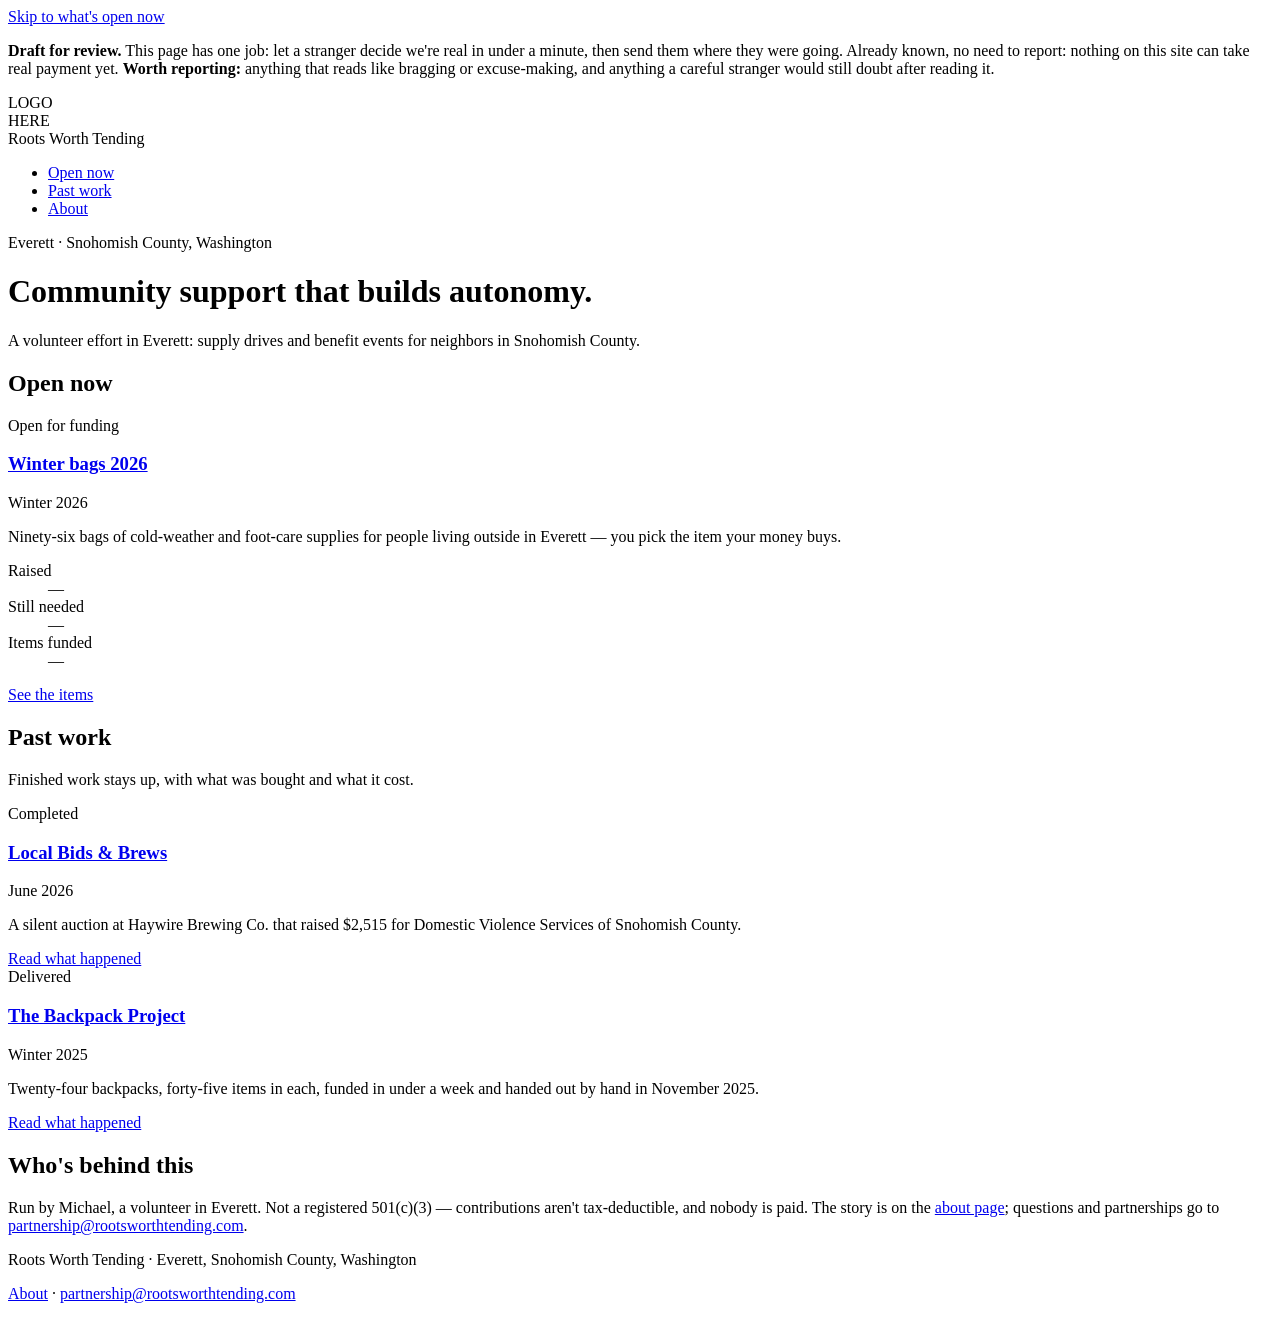
==== index.html @ 51dc2058 "Update index.html" ====
<!doctype html>
<html lang="en">
<head>
<meta charset="utf-8">
<meta name="viewport" content="width=device-width,initial-scale=1">
<title>Roots Worth Tending</title>
<meta name="description" content="A volunteer effort in Everett, Washington. Supply drives and benefit events for neighbors in Snohomish County.">
<link rel="preconnect" href="https://fonts.googleapis.com">
<link rel="preconnect" href="https://fonts.gstatic.com" crossorigin>
<link rel="stylesheet" href="https://fonts.googleapis.com/css2?family=Newsreader:ital,opsz,wght@0,6..72,400;0,6..72,500;0,6..72,600;1,6..72,400;1,6..72,500&family=Public+Sans:wght@400;500;600;700&family=IBM+Plex+Mono:wght@400;500;600&display=swap">
<link rel="stylesheet" href="style.css">
</head>
<body>

<a class="skip" href="#open">Skip to what's open now</a>

<div class="preview">
  <p><strong>Draft for review.</strong> This page has one job: let a stranger decide we're real in under a minute, then send them where they were going. Already known, no need to report: nothing on this site can take real payment yet. <strong>Worth reporting:</strong> anything that reads like bragging or excuse-making, and anything a careful stranger would still doubt after reading it.</p>
</div>

<div class="topbar">
  <div class="topbar-inner">
    <div class="brandline">
      <div class="logoslot" aria-hidden="true">LOGO<br>HERE</div>
      <span class="brandname">Roots Worth Tending</span>
    </div>
    <nav aria-label="Main">
      <ul>
        <li><a href="#open" aria-current="true">Open now</a></li>
        <li><a href="#record">Past work</a></li>
        <li><a href="about.html">About</a></li>
      </ul>
    </nav>
  </div>
</div>

<header class="hero">
  <div class="hero-inner">
    <p class="eyebrow">Everett &middot; Snohomish County, Washington</p>
    <h1>Community support that builds autonomy.</h1>
    <p class="lede">A volunteer effort in Everett: supply drives and benefit events for neighbors in Snohomish County.</p>
  </div>
</header>

<div class="wrap">

  <section id="open" aria-labelledby="open-h">
    <h2 id="open-h">Open now</h2>
    <div class="efforts">
      <article class="effort">
        <span class="status-chip"><span class="dot" aria-hidden="true"></span>Open for funding</span>
        <div class="effort-head">
          <h3><a href="winter-2026.html">Winter bags 2026</a></h3>
          <span class="when">Winter 2026</span>
        </div>
        <p>Ninety-six bags of cold-weather and foot-care supplies for people living outside in Everett &mdash; you pick the item your money buys.</p>
        <dl class="effort-figs">
          <div><dt>Raised</dt><dd class="num" data-live-raised>&mdash;</dd></div>
          <div><dt>Still needed</dt><dd class="num" data-live-left>&mdash;</dd></div>
          <div><dt>Items funded</dt><dd class="num" data-live-items>&mdash;</dd></div>
        </dl>
        <a class="go" href="winter-2026.html">See the items</a>
      </article>
    </div>
  </section>

  <section id="record" aria-labelledby="record-h">
    <h2 id="record-h">Past work</h2>
    <p class="sec-note">Finished work stays up, with what was bought and what it cost.</p>
    <div class="efforts">

      <article class="effort">
        <span class="status-chip chip-done">Completed</span>
        <div class="effort-head">
          <h3><a href="bids-and-brews.html">Local Bids &amp; Brews</a></h3>
          <span class="when">June 2026</span>
        </div>
        <p>A silent auction at Haywire Brewing Co. that raised $2,515 for Domestic Violence Services of Snohomish County.</p>
        <a class="go go-quiet" href="bids-and-brews.html">Read what happened</a>
      </article>

      <article class="effort">
        <span class="status-chip chip-done">Delivered</span>
        <div class="effort-head">
          <h3><a href="backpack-2025.html">The Backpack Project</a></h3>
          <span class="when">Winter 2025</span>
        </div>
        <p>Twenty-four backpacks, forty-five items in each, funded in under a week and handed out by hand in November 2025.</p>
        <a class="go go-quiet" href="backpack-2025.html">Read what happened</a>
      </article>

    </div>
  </section>

  <section id="who" aria-labelledby="who-h">
    <h2 id="who-h">Who's behind this</h2>
    <div class="disclosure">
      <p>Run by Michael, a volunteer in Everett. Not a registered 501(c)(3) &mdash; contributions aren't tax-deductible, and nobody is paid. The story is on the <a href="about.html">about page</a>; questions and partnerships go to <a href="mailto:partnership@rootsworthtending.com">partnership@rootsworthtending.com</a>.</p>
    </div>
  </section>

  <footer>
    <p>Roots Worth Tending &middot; Everett, Snohomish County, Washington</p>
    <p><a href="about.html">About</a> &middot; <a href="mailto:partnership@rootsworthtending.com">partnership@rootsworthtending.com</a></p>
  </footer>

</div>

<script src="home.js" defer></script>
</body>
</html>
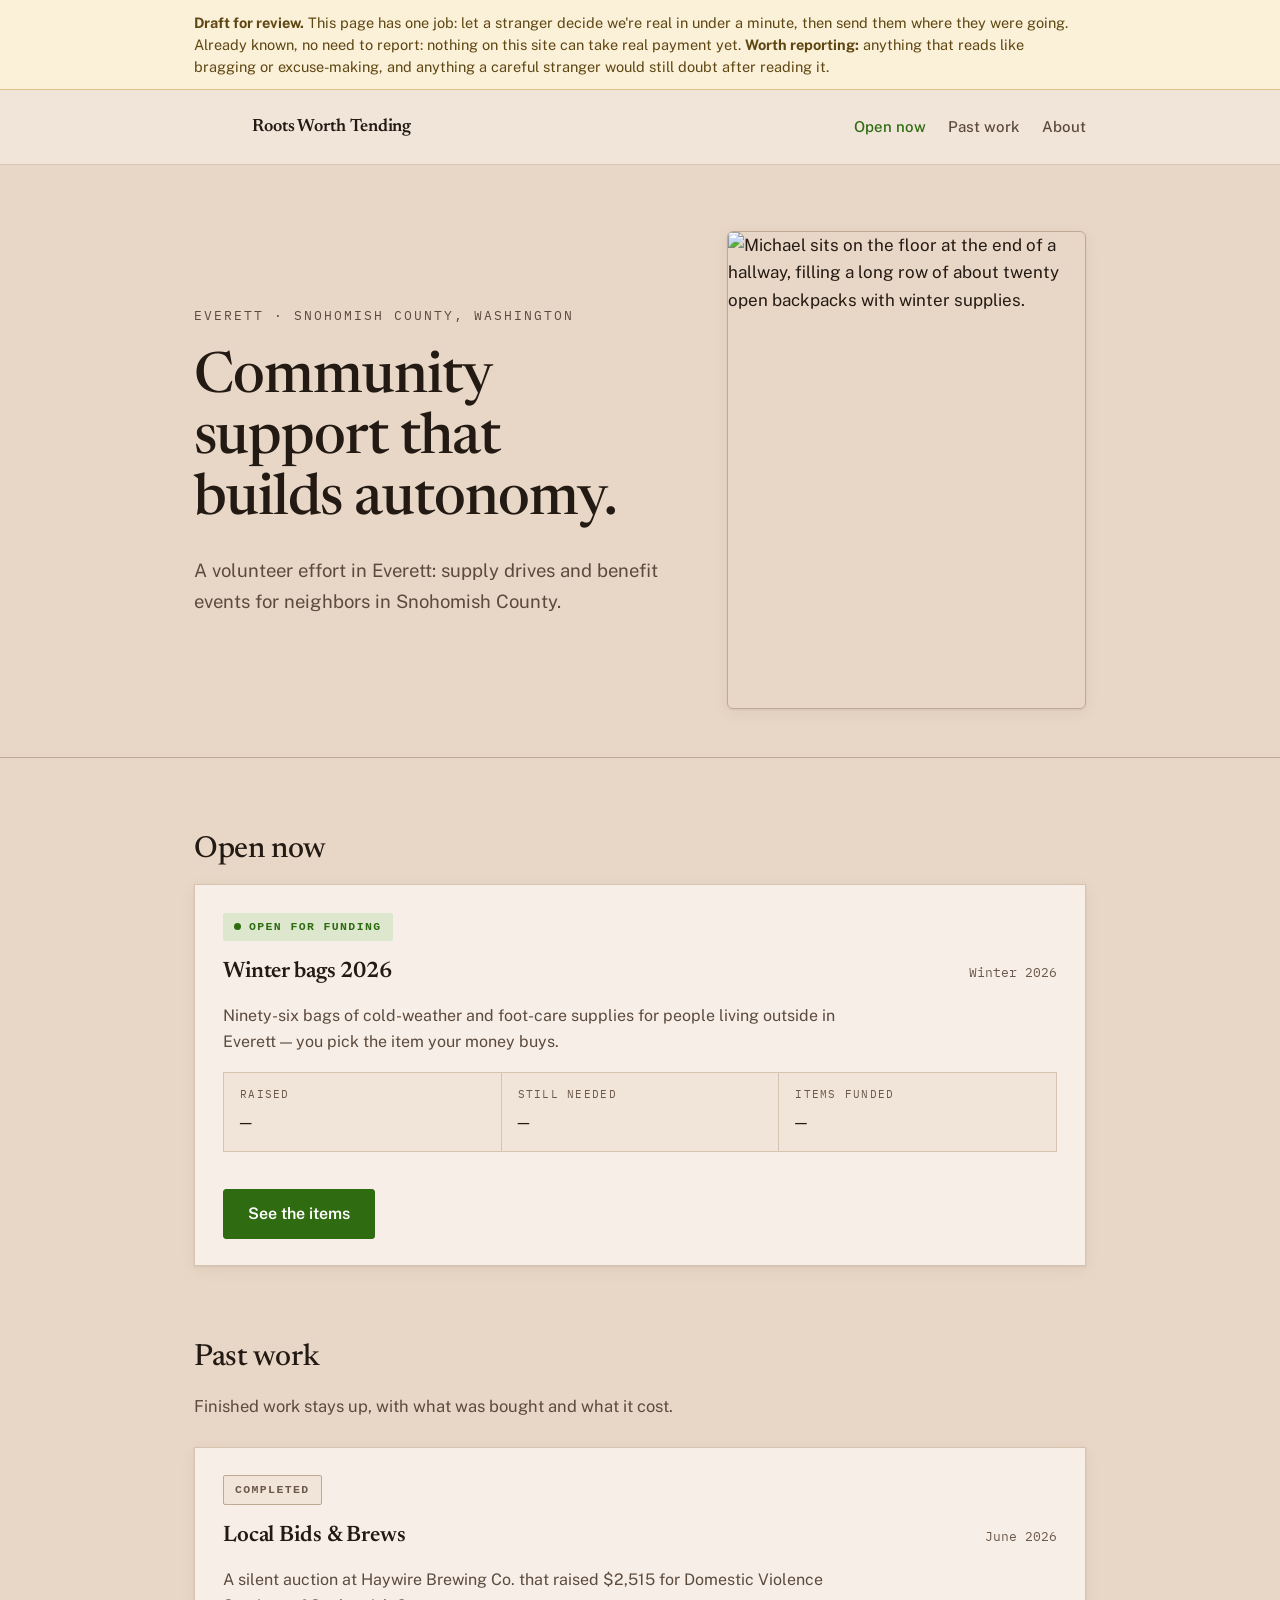
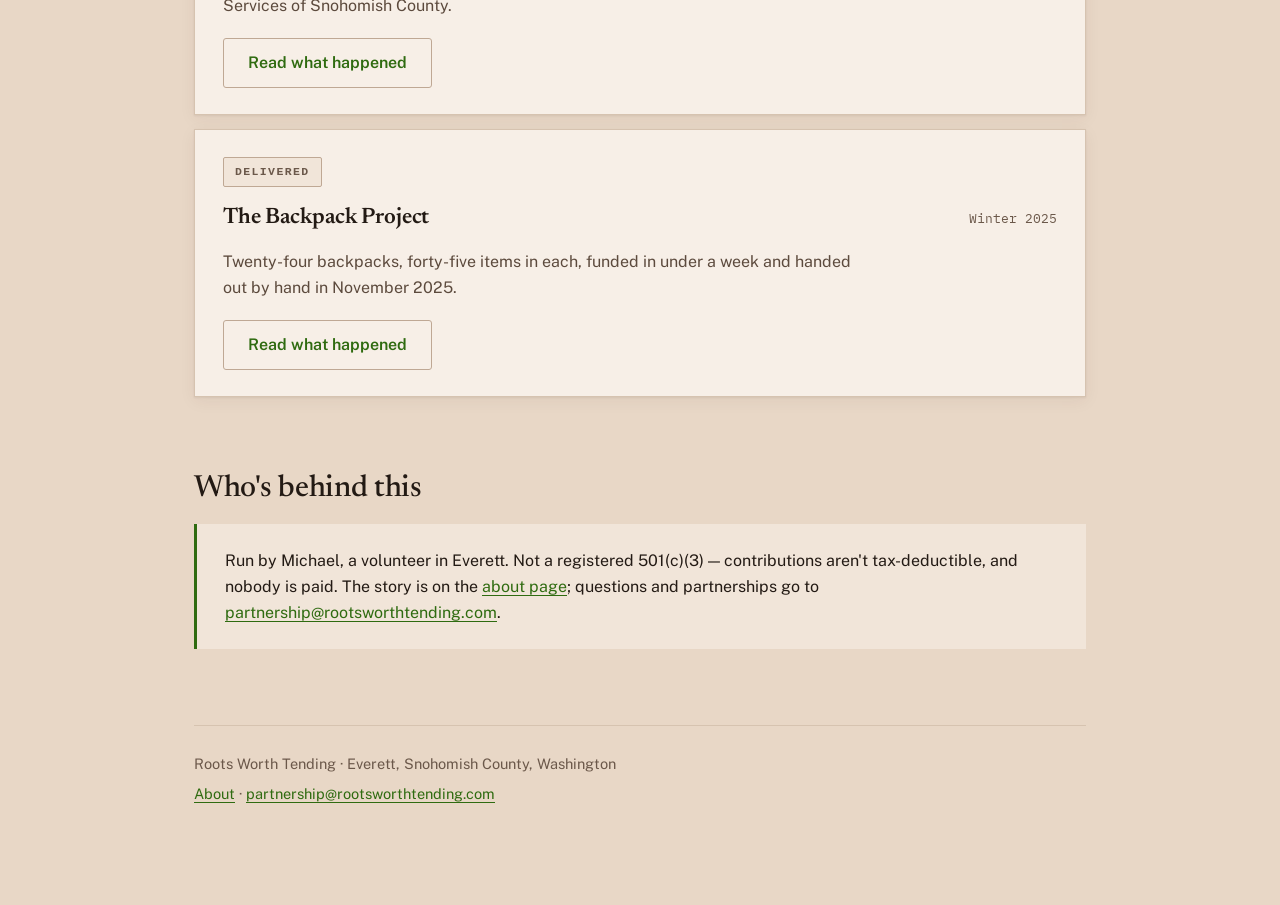
==== commit ec6e4c72: "Update index.html" ====
--- a/index.html
+++ b/index.html
@@ -35,10 +35,15 @@
 </div>
 
 <header class="hero">
-  <div class="hero-inner">
-    <p class="eyebrow">Everett &middot; Snohomish County, Washington</p>
-    <h1>Community support that builds autonomy.</h1>
-    <p class="lede">A volunteer effort in Everett: supply drives and benefit events for neighbors in Snohomish County.</p>
+  <div class="hero-inner hero-split">
+    <div class="hero-text">
+      <p class="eyebrow">Everett &middot; Snohomish County, Washington</p>
+      <h1>Community support that builds autonomy.</h1>
+      <p class="lede">A volunteer effort in Everett: supply drives and benefit events for neighbors in Snohomish County.</p>
+    </div>
+    <figure class="hero-photo">
+      <img src="rwt-hero.jpg" width="900" height="1200" loading="eager" decoding="async" alt="Michael sits on the floor at the end of a hallway, filling a long row of about twenty open backpacks with winter supplies.">
+    </figure>
   </div>
 </header>
 
--- a/style.css
+++ b/style.css
@@ -0,0 +1,229 @@
+:root{
+  --paper:#E8D7C6; --surface:#F7EFE7; --surface-2:#F1E5D9;
+  --ink:#231A14; --ink-2:#5C4A3D; --ink-3:#6B584A;
+  --rule:#D6C3B0; --rule-strong:#BFA894;
+  --accent:#2F6B10; --accent-hover:#24540C; --accent-soft:#DCE7CE; --accent-ink:#FFFFFF;
+  --notice:#FBF0D8; --notice-rule:#DFC489; --notice-ink:#5E4713;
+  --shadow:0 1px 2px rgba(60,40,26,.07), 0 4px 16px rgba(60,40,26,.06);
+}
+@media (prefers-color-scheme: dark){
+  :root:not([data-theme="light"]){
+    --paper:#15100C; --surface:#211812; --surface-2:#1B140F;
+    --ink:#EFE4D9; --ink-2:#B6A392; --ink-3:#9C8877;
+    --rule:#38291F; --rule-strong:#4A382B;
+    --accent:#8FCB63; --accent-hover:#A9DC82; --accent-soft:#26301C; --accent-ink:#10160B;
+    --notice:#241C0C; --notice-rule:#4C3D19; --notice-ink:#E4CE96;
+    --shadow:0 1px 2px rgba(0,0,0,.5), 0 4px 16px rgba(0,0,0,.38);
+  }
+}
+:root[data-theme="dark"]{
+  --paper:#15100C; --surface:#211812; --surface-2:#1B140F;
+  --ink:#EFE4D9; --ink-2:#B6A392; --ink-3:#9C8877;
+  --rule:#38291F; --rule-strong:#4A382B;
+  --accent:#8FCB63; --accent-hover:#A9DC82; --accent-soft:#26301C; --accent-ink:#10160B;
+  --notice:#241C0C; --notice-rule:#4C3D19; --notice-ink:#E4CE96;
+  --shadow:0 1px 2px rgba(0,0,0,.5), 0 4px 16px rgba(0,0,0,.38);
+}
+*{box-sizing:border-box;}
+body{margin:0;background:var(--paper);color:var(--ink);
+  font-family:"Public Sans","Helvetica Neue",Arial,sans-serif;
+  font-size:17px;line-height:1.6;-webkit-font-smoothing:antialiased;}
+.wrap{max-width:940px;margin:0 auto;padding:0 24px 96px;}
+a{color:var(--accent);text-underline-offset:3px;text-decoration-thickness:1px;}
+a:hover{color:var(--accent-hover);}
+:focus-visible{outline:2.5px solid var(--accent);outline-offset:3px;border-radius:2px;}
+.skip{position:absolute;left:-9999px;top:0;background:var(--surface);color:var(--ink);padding:12px 18px;z-index:20;border:1px solid var(--rule);}
+.skip:focus{left:12px;top:12px;}
+.num{font-family:"IBM Plex Mono",ui-monospace,Menlo,monospace;font-variant-numeric:tabular-nums;}
+
+.preview{background:var(--notice);border-bottom:1px solid var(--notice-rule);color:var(--notice-ink);font-size:14.5px;line-height:1.5;}
+.preview p{max-width:940px;margin:0 auto;padding:12px 24px;}
+
+.topbar{border-bottom:1px solid var(--rule);background:var(--surface-2);}
+.topbar-inner{max-width:940px;margin:0 auto;padding:14px 24px;display:flex;flex-wrap:wrap;gap:12px 28px;align-items:center;justify-content:space-between;}
+.brandline{display:flex;align-items:center;gap:12px;}
+.logoslot{width:46px;height:46px;flex:0 0 auto;border:0;font-size:0;color:transparent;
+  background:url("logo.png") no-repeat center/contain;}
+@media (prefers-color-scheme: dark){
+  :root:not([data-theme="light"]) .logoslot{background-image:url("logo-dark.png");}
+}
+:root[data-theme="dark"] .logoslot{background-image:url("logo-dark.png");}
+.brandname{font-family:Newsreader,Georgia,serif;font-size:1.12rem;font-weight:600;letter-spacing:-.005em;text-decoration:none;color:var(--ink);}
+.brandname:hover{color:var(--accent);}
+nav ul{list-style:none;display:flex;flex-wrap:wrap;gap:22px;margin:0;padding:0;font-size:15px;}
+nav a{text-decoration:none;color:var(--ink-2);font-weight:500;}
+nav a:hover,nav a[aria-current]{color:var(--accent);}
+.backlink{font-size:15px;font-weight:500;color:var(--ink-2);text-decoration:none;}
+.backlink:hover{color:var(--accent);}
+
+header.hero{border-bottom:1px solid var(--rule-strong);background:var(--paper);}
+.hero-inner{max-width:940px;margin:0 auto;padding:66px 24px 48px;}
+.eyebrow{font-family:"IBM Plex Mono",monospace;font-size:12.5px;letter-spacing:.16em;text-transform:uppercase;color:var(--ink-2);margin:0 0 24px;}
+.hero-split{display:grid;grid-template-columns:1.15fr .85fr;gap:48px;align-items:center;}
+.hero-text{min-width:0;}
+.hero-photo{margin:0;}
+.hero-photo img{display:block;width:100%;height:auto;border-radius:6px;
+  border:1px solid var(--rule-strong);box-shadow:var(--shadow);}
+@media (max-width:760px){
+  .hero-split{grid-template-columns:1fr;gap:28px;}
+  .hero-photo{max-width:420px;}
+}
+h1{font-family:Newsreader,Georgia,serif;font-weight:500;font-size:clamp(2.3rem,5.4vw,3.55rem);
+  line-height:1.07;letter-spacing:-.017em;margin:0 0 24px;text-wrap:balance;max-width:22ch;}
+h1.quote{font-style:italic;max-width:20ch;}
+.lede{font-size:18.5px;line-height:1.66;color:var(--ink-2);max-width:60ch;margin:0 0 18px;}
+.lede strong{color:var(--ink);font-weight:600;}
+.hero-note{font-family:"IBM Plex Mono",monospace;font-size:13px;color:var(--ink-3);margin:26px 0 0;padding-top:18px;border-top:1px solid var(--rule);}
+
+section{margin-top:68px;}
+h2{font-family:Newsreader,Georgia,serif;font-weight:500;font-size:1.9rem;letter-spacing:-.01em;margin:0 0 10px;text-wrap:balance;}
+.sec-note{color:var(--ink-2);margin:0 0 28px;max-width:64ch;font-size:16.5px;}
+
+.band{display:grid;grid-template-columns:repeat(auto-fit,minmax(160px,1fr));gap:1px;background:var(--rule);border:1px solid var(--rule);}
+.band > div{background:var(--surface);padding:18px 20px;}
+.band dt{font-family:"IBM Plex Mono",monospace;font-size:11px;letter-spacing:.13em;text-transform:uppercase;color:var(--ink-3);margin:0 0 7px;}
+.band dd{margin:0;font-family:"IBM Plex Mono",monospace;font-variant-numeric:tabular-nums;font-size:23px;font-weight:500;letter-spacing:-.02em;line-height:1.2;}
+.band dd small{display:block;font-size:13px;font-weight:400;color:var(--ink-2);letter-spacing:0;margin-top:6px;font-family:"Public Sans",sans-serif;}
+
+.steps{list-style:none;margin:0;padding:0;counter-reset:s;display:flex;flex-direction:column;gap:1px;background:var(--rule);border:1px solid var(--rule);}
+.steps li{background:var(--surface);padding:22px 26px;display:flex;gap:20px;align-items:flex-start;}
+.steps .n{counter-increment:s;font-family:"IBM Plex Mono",monospace;font-variant-numeric:tabular-nums;font-size:13px;font-weight:600;color:var(--accent);flex:0 0 auto;padding-top:3px;}
+.steps .n::before{content:counter(s,decimal-leading-zero);}
+.steps.plain .n::before{content:"—";}
+.steps h3{font-family:"Public Sans",sans-serif;font-size:17px;font-weight:700;margin:0 0 6px;}
+.steps p{margin:0;color:var(--ink-2);font-size:16px;line-height:1.6;max-width:62ch;}
+
+.efforts{display:flex;flex-direction:column;gap:14px;}
+.effort{background:var(--surface);border:1px solid var(--rule);box-shadow:var(--shadow);padding:26px 28px;}
+.effort-head{display:flex;flex-wrap:wrap;gap:6px 18px;align-items:baseline;justify-content:space-between;}
+.effort h3{font-family:Newsreader,Georgia,serif;font-weight:600;font-size:1.4rem;margin:0;letter-spacing:-.006em;}
+.effort h3 a{text-decoration:none;color:var(--ink);}
+.effort h3 a:hover{color:var(--accent);text-decoration:underline;}
+.when{font-family:"IBM Plex Mono",monospace;font-size:13px;color:var(--ink-3);white-space:nowrap;}
+.effort p{margin:12px 0 0;color:var(--ink-2);font-size:16px;max-width:64ch;}
+.effort-figs{display:grid;grid-template-columns:repeat(auto-fit,minmax(130px,1fr));gap:1px;background:var(--rule);border:1px solid var(--rule);margin-top:18px;}
+.effort-figs > div{background:var(--surface-2);padding:13px 16px;}
+.effort-figs dt{font-family:"IBM Plex Mono",monospace;font-size:10.5px;letter-spacing:.12em;text-transform:uppercase;color:var(--ink-3);margin:0 0 5px;}
+.effort-figs dd{margin:0;font-family:"IBM Plex Mono",monospace;font-variant-numeric:tabular-nums;font-size:19px;font-weight:500;}
+.status-chip{display:inline-flex;align-items:center;gap:8px;font-family:"IBM Plex Mono",monospace;font-size:11.5px;
+  letter-spacing:.12em;text-transform:uppercase;background:var(--accent-soft);color:var(--accent);padding:5px 11px;border-radius:2px;font-weight:600;margin-bottom:14px;}
+.chip-done{background:var(--surface-2);color:var(--ink-3);border:1px solid var(--rule-strong);}
+.dot{width:7px;height:7px;border-radius:50%;background:var(--accent);}
+.go{display:inline-block;margin-top:20px;font-weight:600;font-size:16px;background:var(--accent);color:var(--accent-ink);
+  border:1px solid var(--accent);padding:11px 24px;border-radius:3px;text-decoration:none;transition:background .15s ease;}
+.go:hover{background:var(--accent-hover);border-color:var(--accent-hover);color:var(--accent-ink);}
+.go-quiet{background:transparent;color:var(--accent);border:1px solid var(--rule-strong);}
+.go-quiet:hover{background:var(--accent-soft);color:var(--accent);border-color:var(--accent);}
+
+.contents{list-style:none;margin:0;padding:0;display:grid;grid-template-columns:repeat(auto-fit,minmax(240px,1fr));gap:1px;background:var(--rule);border:1px solid var(--rule);}
+.contents li{background:var(--surface);padding:16px 18px;display:flex;gap:14px;align-items:baseline;}
+.contents .qty{font-family:"IBM Plex Mono",monospace;font-variant-numeric:tabular-nums;font-weight:600;color:var(--accent);font-size:15px;flex:0 0 auto;min-width:2.2em;}
+.contents .what{font-size:15.5px;line-height:1.45;}
+
+.manifest{display:flex;flex-direction:column;gap:14px;}
+article.item{background:var(--surface);border:1px solid var(--rule);box-shadow:var(--shadow);padding:24px 26px 22px;}
+.item-head{display:flex;flex-wrap:wrap;gap:8px 20px;align-items:baseline;justify-content:space-between;}
+article.item h3{font-family:Newsreader,Georgia,serif;font-weight:600;font-size:1.32rem;letter-spacing:-.005em;margin:0;line-height:1.25;}
+.goal{font-family:"IBM Plex Mono",monospace;font-variant-numeric:tabular-nums;font-size:1.2rem;font-weight:500;white-space:nowrap;}
+.spec{font-family:"IBM Plex Mono",monospace;font-size:13.5px;line-height:1.65;color:var(--ink-2);margin:12px 0 0;}
+.verify{margin:10px 0 0;font-size:14px;color:var(--ink-2);}
+.meter{margin:20px 0 0;}
+.track{height:10px;background:var(--accent-soft);border-radius:5px;overflow:hidden;}
+.fill{height:100%;background:var(--accent);border-radius:5px;width:0%;transition:width .9s cubic-bezier(.22,.8,.3,1);}
+@media (prefers-reduced-motion: reduce){.fill{transition:none;}}
+.meter-label{display:flex;flex-wrap:wrap;gap:6px 16px;justify-content:space-between;margin-top:10px;
+  font-family:"IBM Plex Mono",monospace;font-variant-numeric:tabular-nums;font-size:13.5px;color:var(--ink-2);}
+.meter-label .pct{color:var(--ink);font-weight:500;}
+.actions{margin-top:20px;display:flex;flex-wrap:wrap;gap:12px;align-items:center;}
+button.give{font-family:"Public Sans",sans-serif;font-size:15.5px;font-weight:600;background:var(--accent);color:var(--accent-ink);
+  border:1px solid var(--accent);padding:11px 22px;border-radius:3px;cursor:pointer;transition:background .15s ease;}
+button.give:hover{background:var(--accent-hover);border-color:var(--accent-hover);}
+.any{font-size:14.5px;color:var(--ink-2);}
+.amtwrap{display:inline-flex;align-items:center;border:1px solid var(--rule-strong);border-radius:3px;background:var(--surface);overflow:hidden;}
+.amtsign{padding:0 2px 0 12px;font-family:"IBM Plex Mono",monospace;font-size:15.5px;color:var(--ink-2);}
+input.amount{width:92px;border:0;background:transparent;color:var(--ink);padding:11px 12px 11px 4px;
+  font-family:"IBM Plex Mono",monospace;font-variant-numeric:tabular-nums;font-size:15.5px;}
+input.amount:focus{outline:none;}
+.amtwrap:focus-within{border-color:var(--accent);box-shadow:0 0 0 2.5px var(--accent-soft);}
+input.amount:disabled{color:var(--ink-3);}
+.amtwrap:has(input:disabled){opacity:.55;}
+button.give:disabled{background:var(--surface-2);color:var(--ink-3);border-color:var(--rule-strong);cursor:default;}
+button.give:disabled:hover{background:var(--surface-2);border-color:var(--rule-strong);}
+article.item[data-closed] .track{opacity:.75;}
+.eventmark{width:124px;height:125px;margin:0 0 22px;border-radius:50%;overflow:hidden;
+  background:#FBFBF6 url("bids-logo.png") no-repeat center/116px 117px;}
+@media (max-width:600px){.eventmark{width:104px;height:105px;background-size:98px 99px;}}
+.rest-btn{font-family:"Public Sans",sans-serif;font-size:14.5px;font-weight:600;background:transparent;color:var(--accent);
+  border:1px solid var(--rule-strong);padding:10px 16px;border-radius:3px;cursor:pointer;}
+.rest-btn:hover:not(:disabled){background:var(--accent-soft);border-color:var(--accent);}
+.rest-btn:disabled{color:var(--ink-3);border-color:var(--rule);cursor:default;}
+input.amount[aria-invalid]{color:#B0301F;}
+.amtwrap:has(input[aria-invalid]){border-color:#B0301F;box-shadow:0 0 0 2.5px rgba(176,48,31,.16);}
+:root:not([data-theme="light"]) input.amount[aria-invalid]{color:#FF9B8A;}
+:root[data-theme="dark"] input.amount[aria-invalid]{color:#FF9B8A;}
+
+.basket{position:fixed;left:0;right:0;bottom:0;z-index:30;background:var(--surface);
+  border-top:1px solid var(--rule-strong);box-shadow:0 -2px 18px rgba(16,28,24,.10);}
+:root:not([data-theme="light"]) .basket{box-shadow:0 -2px 18px rgba(0,0,0,.45);}
+:root[data-theme="dark"] .basket{box-shadow:0 -2px 18px rgba(0,0,0,.45);}
+.basket[hidden]{display:none;}
+.basket-inner{max-width:940px;margin:0 auto;padding:14px 24px;display:flex;flex-wrap:wrap;gap:12px 24px;
+  align-items:center;justify-content:space-between;}
+.basket-sum{margin:0;display:flex;flex-wrap:wrap;gap:4px 16px;align-items:baseline;}
+.basket-count{font-size:15px;color:var(--ink-2);}
+.basket-total{font-family:"IBM Plex Mono",monospace;font-variant-numeric:tabular-nums;font-size:22px;font-weight:600;}
+.basket-acts{display:flex;gap:10px;align-items:center;}
+#basket-clear{background:transparent;color:var(--ink-2);border:1px solid var(--rule-strong);font-size:14.5px;padding:10px 16px;}
+#basket-clear:hover{background:var(--surface-2);color:var(--ink);border-color:var(--rule-strong);}
+.go-pay{font-size:16px;padding:12px 26px;}
+.basket-status{max-width:940px;margin:0 auto 12px;}
+.basket-status:empty{display:none;}
+body.has-basket{padding-bottom:104px;}
+.thanks{margin:0 0 20px;padding:12px 16px;border-left:3px solid var(--accent);background:var(--accent-soft);
+  color:var(--ink);font-size:16px;border-radius:0 3px 3px 0;}
+@media (max-width:600px){
+  .basket-inner{padding:12px 20px;}
+  .basket-acts{width:100%;}
+  .go-pay{flex:1;}
+  body.has-basket{padding-bottom:150px;}
+}
+.status{margin-top:12px;font-size:14.5px;color:var(--notice-ink);background:var(--notice);border:1px solid var(--notice-rule);padding:9px 14px;border-radius:3px;}
+.status:empty{display:none;}
+
+.money{background:var(--surface);border:1px solid var(--rule);padding:26px 28px;}
+.money ul{margin:0;padding:0;list-style:none;display:flex;flex-direction:column;gap:16px;}
+.money li{display:flex;gap:16px;align-items:flex-start;}
+.money .k{font-family:"IBM Plex Mono",monospace;font-size:12px;letter-spacing:.12em;text-transform:uppercase;color:var(--ink-3);flex:0 0 96px;padding-top:4px;}
+.money .v{flex:1;font-size:16px;line-height:1.6;}
+
+blockquote.source{margin:0;background:var(--surface);border:1px solid var(--rule);border-left:3px solid var(--accent);padding:26px 30px;}
+blockquote.source p{margin:0 0 15px;font-size:16.5px;line-height:1.68;}
+blockquote.source p:last-of-type{margin-bottom:0;}
+blockquote.source cite{display:block;margin-top:20px;padding-top:16px;border-top:1px solid var(--rule);
+  font-family:"IBM Plex Mono",monospace;font-size:12.5px;font-style:normal;color:var(--ink-3);letter-spacing:.04em;}
+
+.packlist{list-style:none;margin:0;padding:0;columns:2;column-gap:34px;border:1px solid var(--rule);background:var(--surface);padding:22px 26px;}
+.packlist li{break-inside:avoid;padding:5px 0;font-size:15.5px;display:flex;gap:12px;align-items:baseline;border-bottom:1px solid var(--rule);}
+.packlist li:last-child{border-bottom:none;}
+.packlist .n{font-family:"IBM Plex Mono",monospace;font-variant-numeric:tabular-nums;font-size:12.5px;color:var(--ink-3);flex:0 0 1.9em;}
+@media (max-width:620px){.packlist{columns:1;}}
+
+.disclosure{border-left:3px solid var(--accent);background:var(--surface-2);padding:24px 28px;}
+.disclosure p{margin:0 0 14px;font-size:16px;line-height:1.62;}
+.disclosure p:last-child{margin-bottom:0;}
+.needs{margin-top:14px;font-size:14px;font-family:"IBM Plex Mono",monospace;line-height:1.55;
+  background:var(--notice);border:1px solid var(--notice-rule);color:var(--notice-ink);padding:9px 13px;border-radius:3px;}
+
+footer{margin-top:76px;padding-top:26px;border-top:1px solid var(--rule);color:var(--ink-3);font-size:14.5px;}
+footer p{margin:0 0 6px;}
+
+@media (max-width:600px){
+  body{font-size:16.5px;}
+  .hero-inner{padding:40px 20px 32px;}
+  .wrap{padding:0 20px 72px;}
+  .effort{padding:22px 20px;}
+  article.item{padding:20px 20px 18px;}
+  .steps li{flex-direction:column;gap:8px;}
+  .money .k{flex-basis:100%;padding-top:0;}
+  .money li{flex-direction:column;gap:4px;}
+}
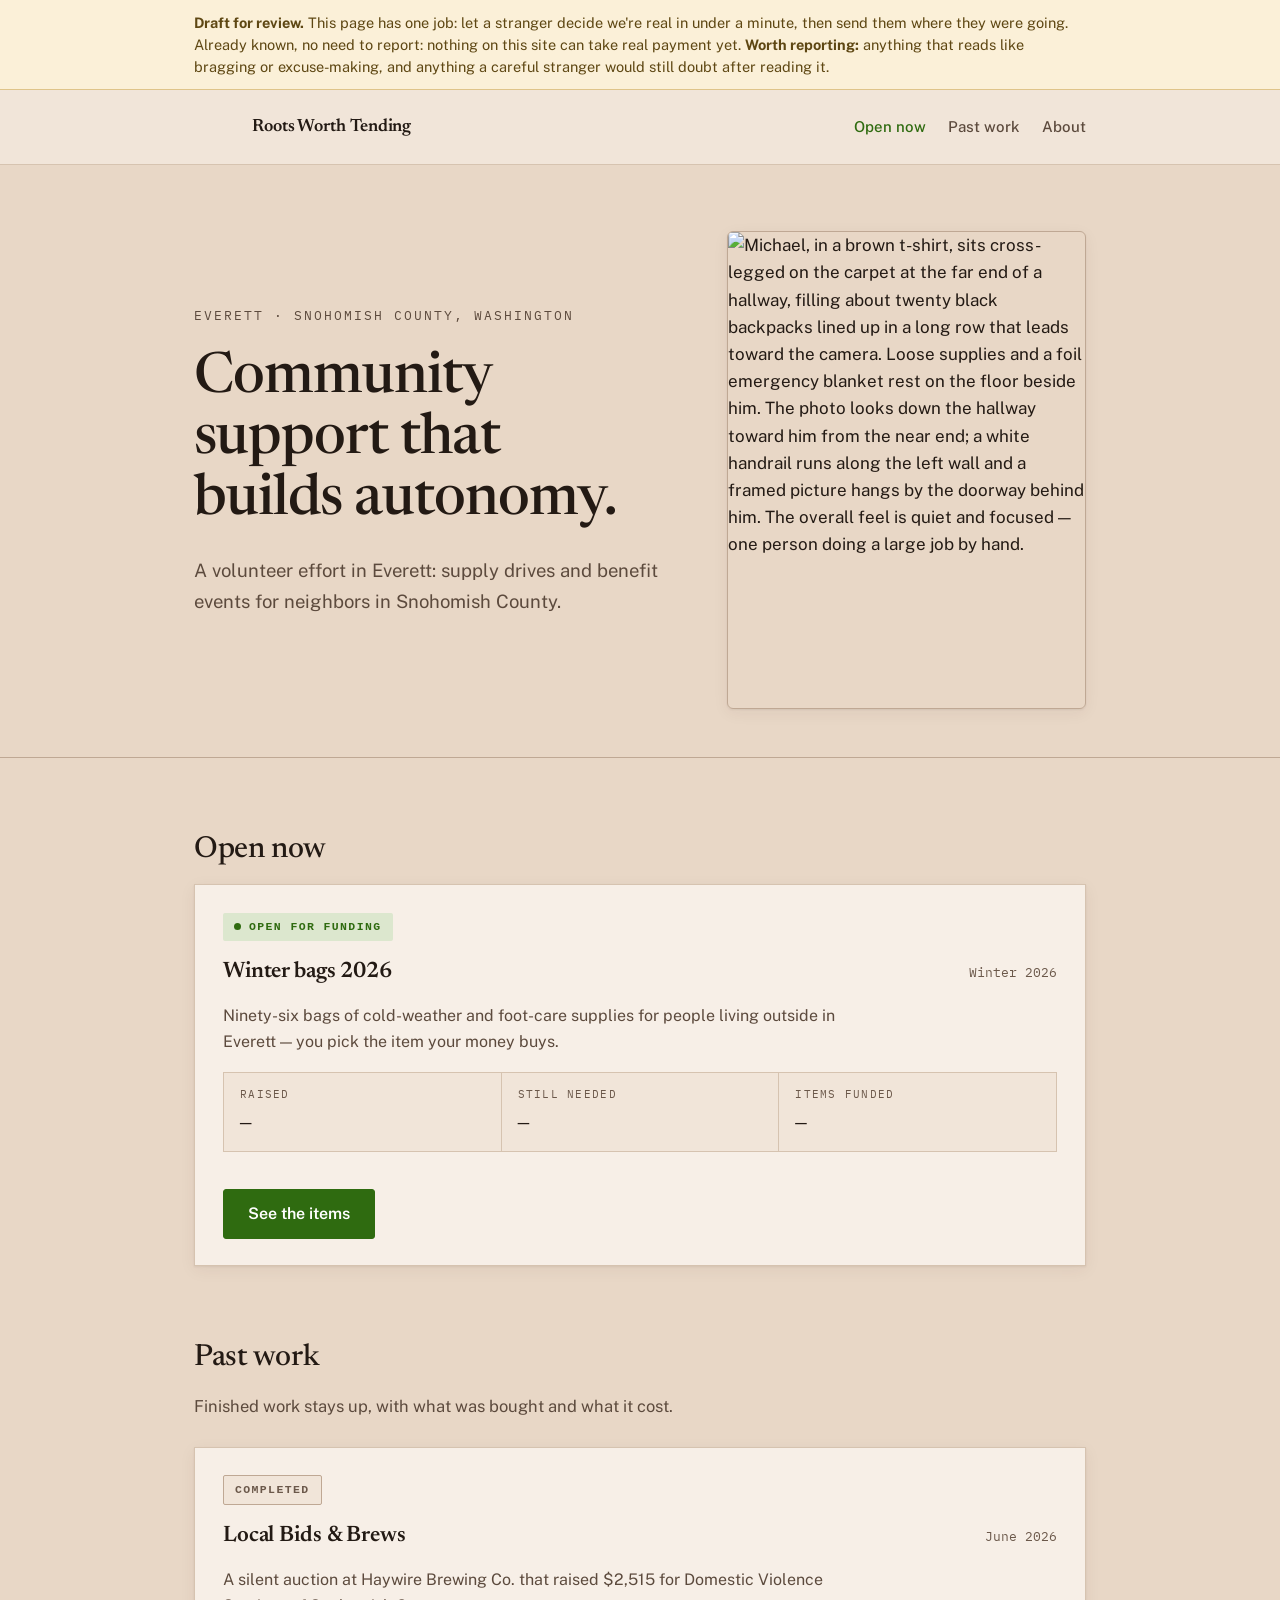
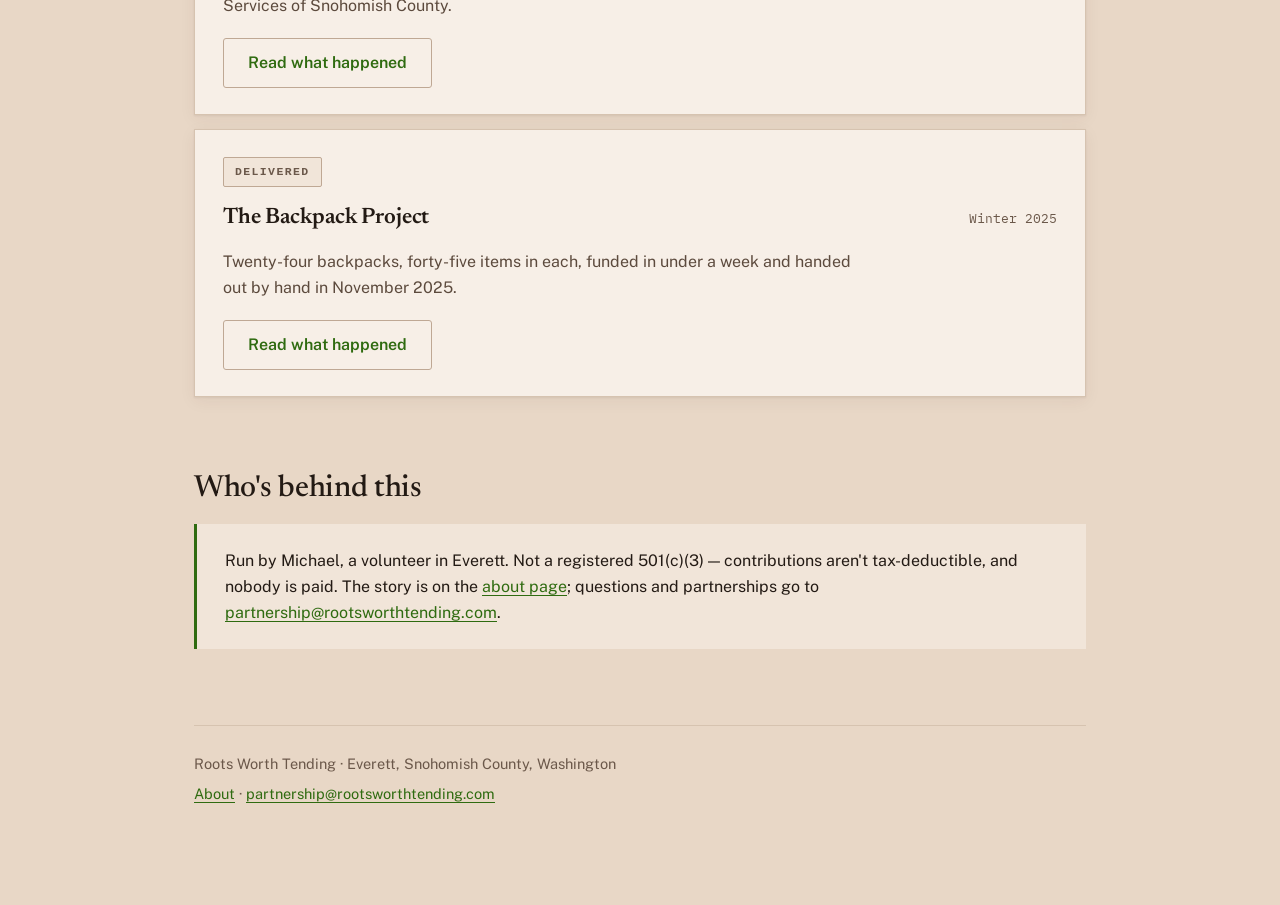
==== commit 529c9d51: "Update index.html" ====
--- a/index.html
+++ b/index.html
@@ -42,7 +42,7 @@
       <p class="lede">A volunteer effort in Everett: supply drives and benefit events for neighbors in Snohomish County.</p>
     </div>
     <figure class="hero-photo">
-      <img src="rwt-hero.jpg" width="900" height="1200" loading="eager" decoding="async" alt="Michael sits on the floor at the end of a hallway, filling a long row of about twenty open backpacks with winter supplies.">
+      <img src="rwt-hero.jpg" width="900" height="1200" loading="eager" decoding="async" alt="Michael, in a brown t-shirt, sits cross-legged on the carpet at the far end of a hallway, filling about twenty black backpacks lined up in a long row that leads toward the camera. Loose supplies and a foil emergency blanket rest on the floor beside him. The photo looks down the hallway toward him from the near end; a white handrail runs along the left wall and a framed picture hangs by the doorway behind him. The overall feel is quiet and focused &mdash; one person doing a large job by hand.">
     </figure>
   </div>
 </header>
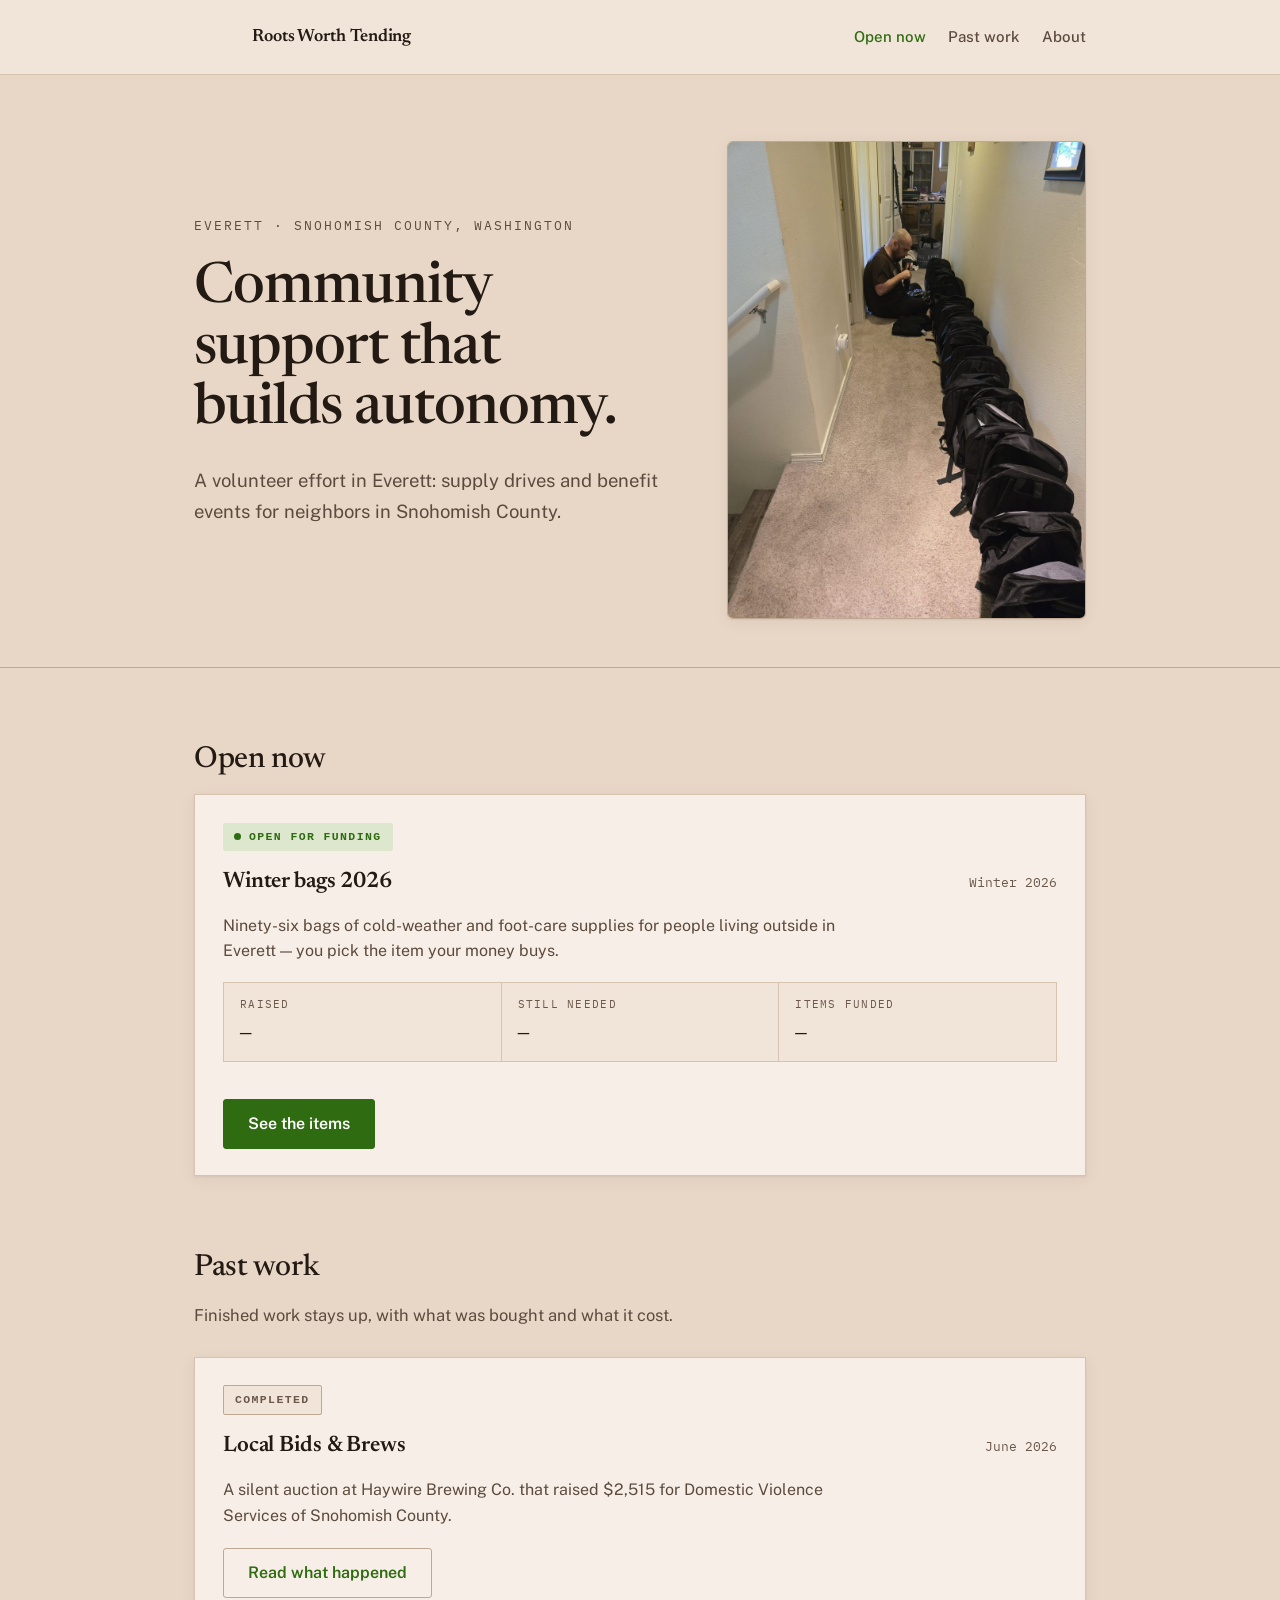
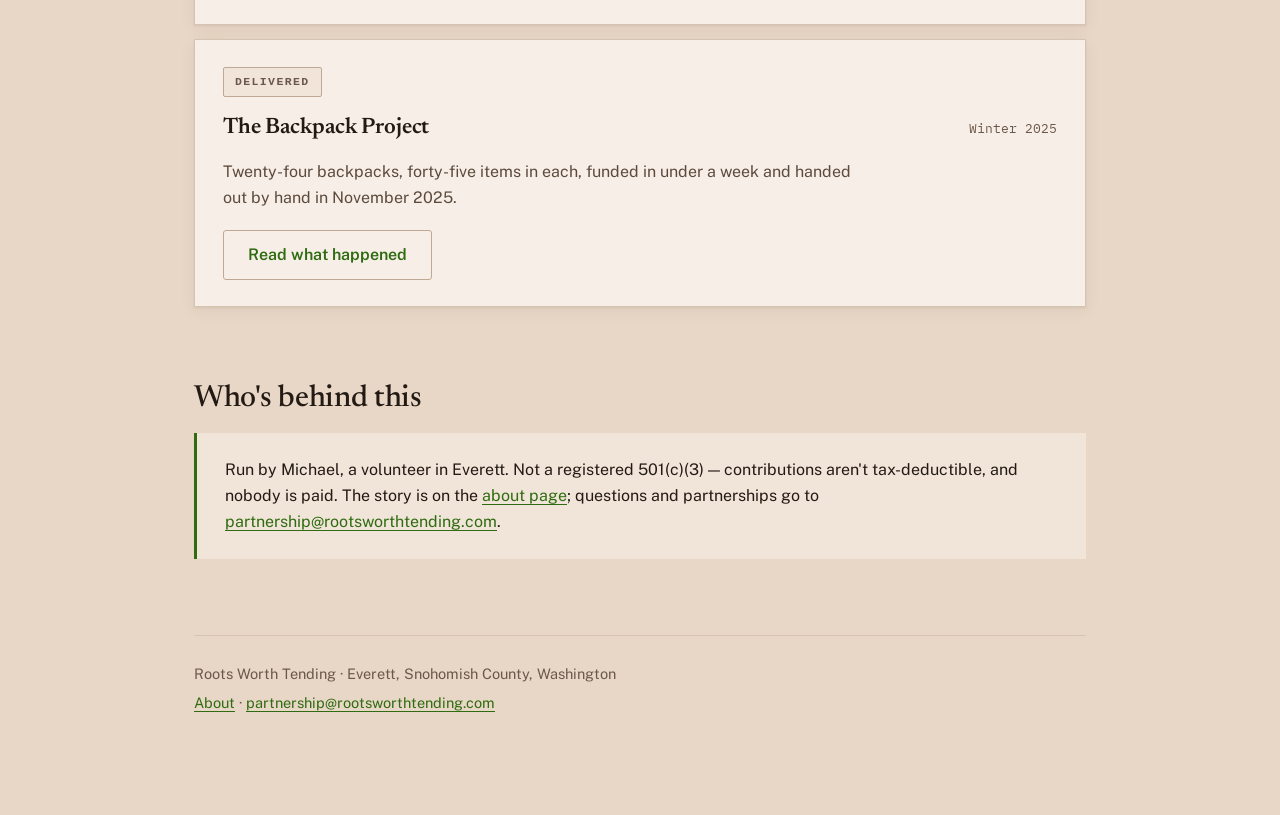
==== commit cd69b9bc: "Remove internal draft-review banner from landing page" ====
--- a/index.html
+++ b/index.html
@@ -13,11 +13,6 @@
 <body>
 
 <a class="skip" href="#open">Skip to what's open now</a>
-
-<div class="preview">
-  <p><strong>Draft for review.</strong> This page has one job: let a stranger decide we're real in under a minute, then send them where they were going. Already known, no need to report: nothing on this site can take real payment yet. <strong>Worth reporting:</strong> anything that reads like bragging or excuse-making, and anything a careful stranger would still doubt after reading it.</p>
-</div>
-
 <div class="topbar">
   <div class="topbar-inner">
     <div class="brandline">
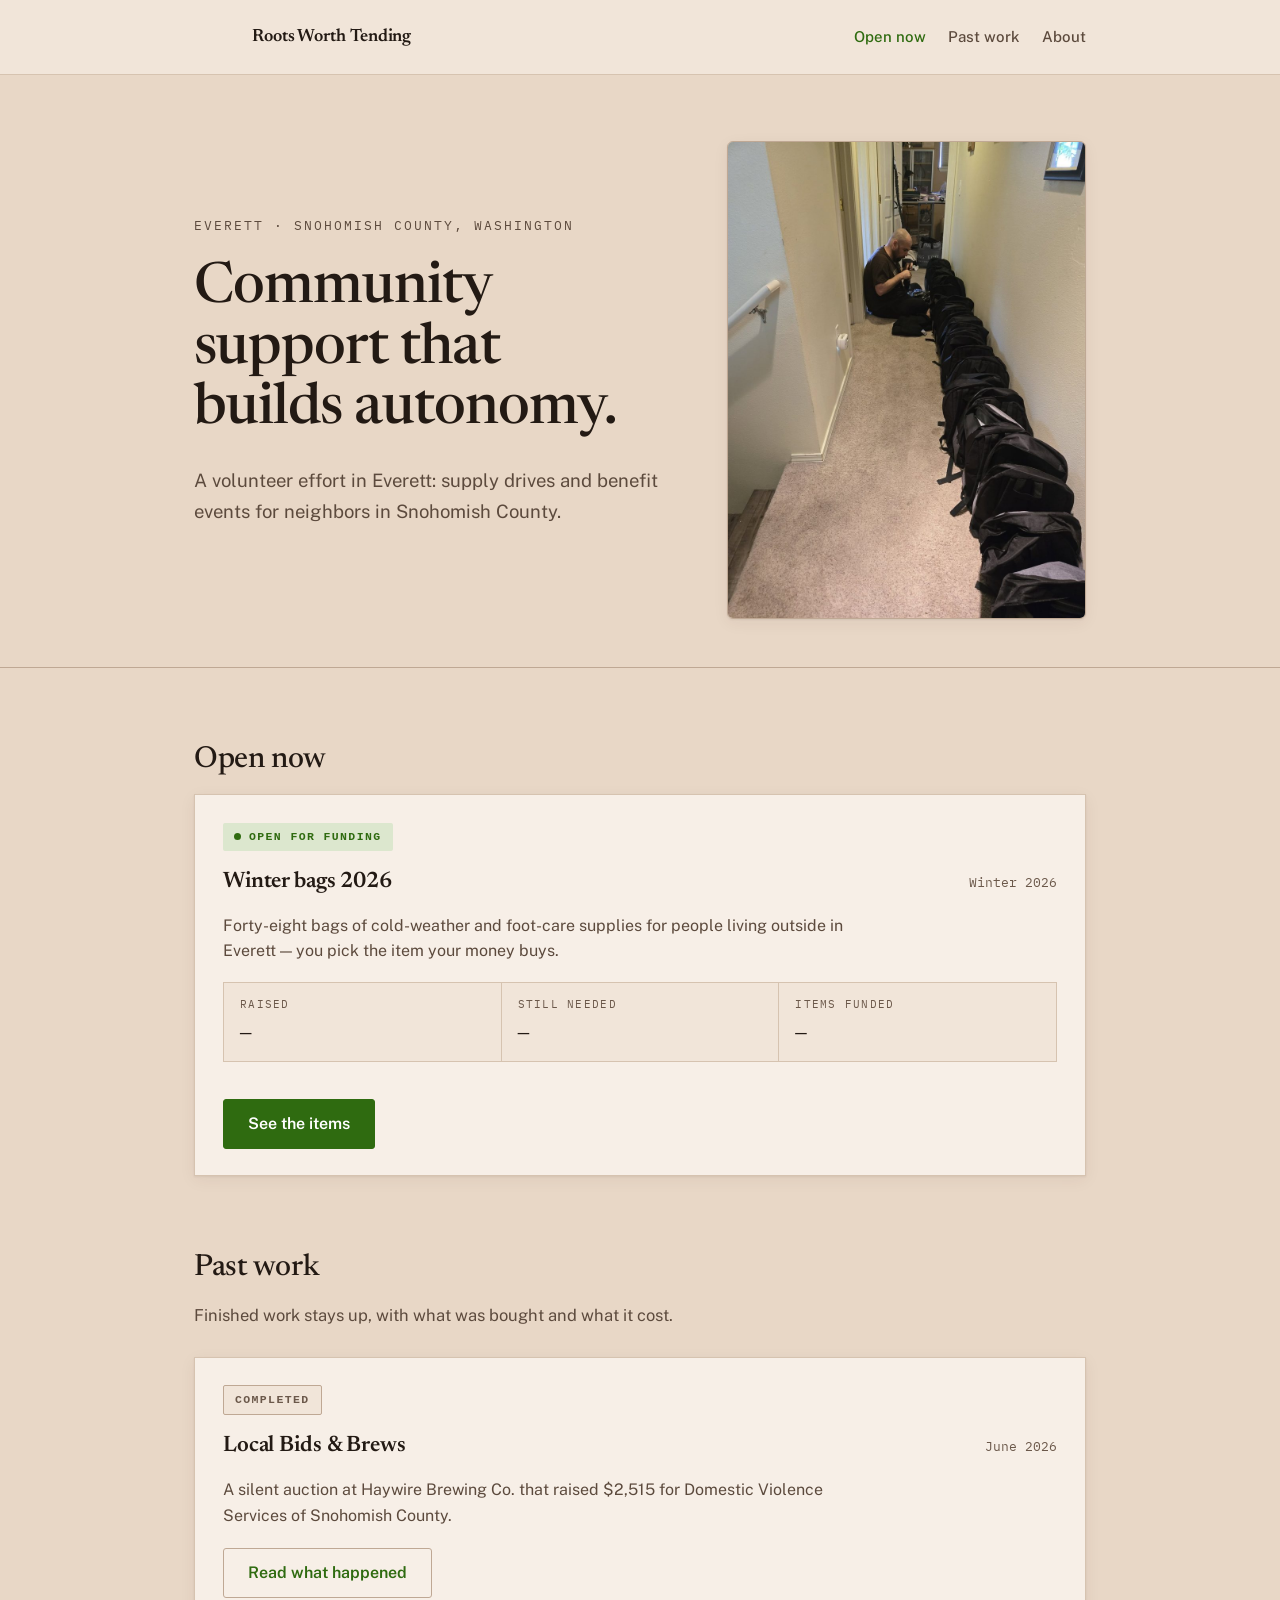
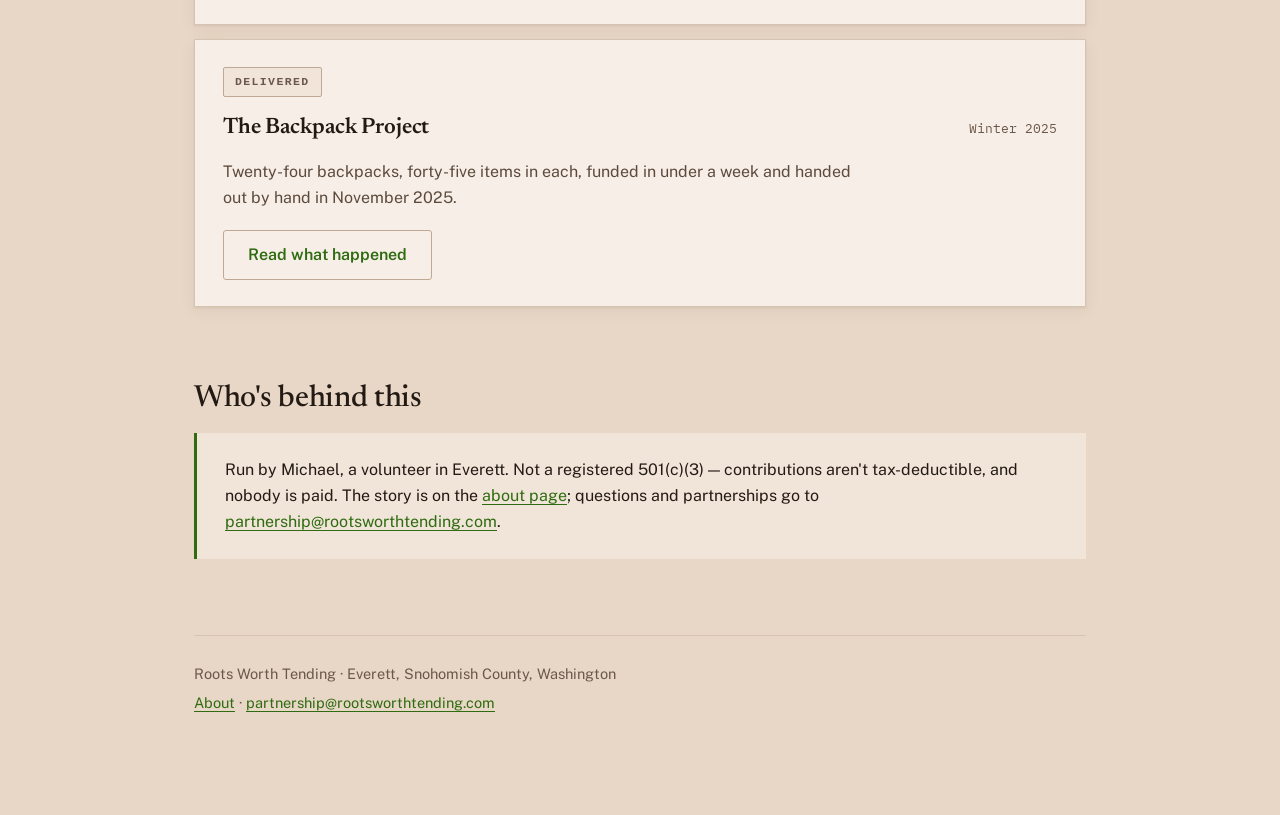
==== commit b899214b: "Winter 2026: 48 bags not 96 — homepage text" ====
--- a/index.html
+++ b/index.html
@@ -53,7 +53,7 @@
           <h3><a href="winter-2026.html">Winter bags 2026</a></h3>
           <span class="when">Winter 2026</span>
         </div>
-        <p>Ninety-six bags of cold-weather and foot-care supplies for people living outside in Everett &mdash; you pick the item your money buys.</p>
+        <p>Forty-eight bags of cold-weather and foot-care supplies for people living outside in Everett &mdash; you pick the item your money buys.</p>
         <dl class="effort-figs">
           <div><dt>Raised</dt><dd class="num" data-live-raised>&mdash;</dd></div>
           <div><dt>Still needed</dt><dd class="num" data-live-left>&mdash;</dd></div>
@@ -72,21 +72,21 @@
       <article class="effort">
         <span class="status-chip chip-done">Completed</span>
         <div class="effort-head">
-          <h3><a href="bids-and-brews.html">Local Bids &amp; Brews</a></h3>
+          <h3 id="bids-h"><a href="bids-and-brews.html">Local Bids &amp; Brews</a></h3>
           <span class="when">June 2026</span>
         </div>
         <p>A silent auction at Haywire Brewing Co. that raised $2,515 for Domestic Violence Services of Snohomish County.</p>
-        <a class="go go-quiet" href="bids-and-brews.html">Read what happened</a>
+        <a class="go go-quiet" href="bids-and-brews.html" id="bids-go" aria-labelledby="bids-h bids-go">Read what happened</a>
       </article>
 
       <article class="effort">
         <span class="status-chip chip-done">Delivered</span>
         <div class="effort-head">
-          <h3><a href="backpack-2025.html">The Backpack Project</a></h3>
+          <h3 id="backpack-h"><a href="backpack-2025.html">The Backpack Project</a></h3>
           <span class="when">Winter 2025</span>
         </div>
         <p>Twenty-four backpacks, forty-five items in each, funded in under a week and handed out by hand in November 2025.</p>
-        <a class="go go-quiet" href="backpack-2025.html">Read what happened</a>
+        <a class="go go-quiet" href="backpack-2025.html" id="backpack-go" aria-labelledby="backpack-h backpack-go">Read what happened</a>
       </article>
 
     </div>
--- a/style.css
+++ b/style.css
@@ -64,6 +64,28 @@
 .hero-photo{margin:0;}
 .hero-photo img{display:block;width:100%;height:auto;border-radius:6px;
   border:1px solid var(--rule-strong);box-shadow:var(--shadow);}
+.content-photo{margin:24px 0 8px;max-width:460px;}
+.content-photo img{display:block;width:100%;height:auto;border-radius:6px;
+  border:1px solid var(--rule-strong);box-shadow:var(--shadow);}
+.content-photo figcaption{margin-top:10px;font-size:.92rem;color:var(--ink-2);line-height:1.5;}
+.live-note{margin:12px 0 0;font-size:.9rem;color:var(--ink-2);}
+[data-live-note]:empty{display:none;}
+.leaving[hidden]{display:none;}
+.leaving{position:fixed;inset:0;z-index:100;display:flex;align-items:center;justify-content:center;padding:20px;}
+.leaving-backdrop{position:absolute;inset:0;background:rgba(20,14,10,.55);}
+.leaving-box{position:relative;max-width:460px;width:100%;background:var(--surface);border:1px solid var(--rule-strong);border-radius:10px;box-shadow:var(--shadow);padding:24px;}
+.leaving-box h2{margin:0 0 8px;font-size:1.25rem;line-height:1.2;}
+.leaving-box p{margin:0 0 10px;line-height:1.5;}
+.leaving-host{font-size:.95rem;}
+.leaving-url{font-family:"IBM Plex Mono",monospace;font-size:.8rem;color:var(--ink-3);word-break:break-all;-webkit-user-select:all;user-select:all;background:var(--surface-2);padding:8px 10px;border-radius:6px;}
+.leaving-acts{display:flex;flex-wrap:wrap;gap:10px;margin-top:16px;}
+.leaving-copied{margin-top:10px;font-size:.85rem;color:var(--accent);min-height:1.2em;}
+.leaving-acts a[data-leaving-go]{font-family:"Public Sans",sans-serif;font-size:16px;font-weight:600;background:var(--accent);color:var(--accent-ink);border:1px solid var(--accent);padding:12px 26px;border-radius:3px;text-decoration:none;text-align:center;transition:background .15s ease;}
+.leaving-acts a[data-leaving-go]:hover{background:var(--accent-hover);border-color:var(--accent-hover);}
+.leaving-acts button.give{background:transparent;color:var(--accent);border-color:var(--rule-strong);}
+.leaving-acts button.give:hover{background:var(--surface-2);border-color:var(--accent);}
+.leaving-acts button[data-close]{border-color:transparent;color:var(--ink-2);}
+.leaving-acts button[data-close]:hover{background:var(--surface-2);border-color:var(--rule);}
 @media (max-width:760px){
   .hero-split{grid-template-columns:1fr;gap:28px;}
   .hero-photo{max-width:420px;}
@@ -121,11 +143,13 @@
 .contents .what{font-size:15.5px;line-height:1.45;}
 
 .manifest{display:flex;flex-direction:column;gap:14px;}
-article.item{background:var(--surface);border:1px solid var(--rule);box-shadow:var(--shadow);padding:24px 26px 22px;}
+article.item,.general-give{background:var(--surface);border:1px solid var(--rule);box-shadow:var(--shadow);padding:24px 26px 22px;}
 .item-head{display:flex;flex-wrap:wrap;gap:8px 20px;align-items:baseline;justify-content:space-between;}
-article.item h3{font-family:Newsreader,Georgia,serif;font-weight:600;font-size:1.32rem;letter-spacing:-.005em;margin:0;line-height:1.25;}
+article.item h3,.general-give h3{font-family:Newsreader,Georgia,serif;font-weight:600;font-size:1.32rem;letter-spacing:-.005em;margin:0;line-height:1.25;}
+.general-give .any{margin:4px 0 0;}
 .goal{font-family:"IBM Plex Mono",monospace;font-variant-numeric:tabular-nums;font-size:1.2rem;font-weight:500;white-space:nowrap;}
 .spec{font-family:"IBM Plex Mono",monospace;font-size:13.5px;line-height:1.65;color:var(--ink-2);margin:12px 0 0;}
+.desc{margin:8px 0 2px;line-height:1.55;color:var(--ink);}
 .verify{margin:10px 0 0;font-size:14px;color:var(--ink-2);}
 .meter{margin:20px 0 0;}
 .track{height:10px;background:var(--accent-soft);border-radius:5px;overflow:hidden;}
@@ -155,6 +179,12 @@
 @media (max-width:600px){.eventmark{width:104px;height:105px;background-size:98px 99px;}}
 .rest-btn{font-family:"Public Sans",sans-serif;font-size:14.5px;font-weight:600;background:transparent;color:var(--accent);
   border:1px solid var(--rule-strong);padding:10px 16px;border-radius:3px;cursor:pointer;}
+.paychooser{margin-top:12px;padding:12px 16px;background:var(--surface);border:1px solid var(--rule-strong);border-radius:3px;
+  display:flex;flex-wrap:wrap;gap:8px 12px;align-items:center;}
+.paychooser-q{margin:0;flex-basis:100%;font-weight:600;font-size:15.5px;}
+.paychooser-continue{font-family:"Public Sans",sans-serif;font-size:14.5px;font-weight:600;background:transparent;color:var(--ink-2);
+  border:1px solid var(--rule-strong);padding:10px 16px;border-radius:3px;cursor:pointer;}
+.paychooser-continue:hover{background:var(--surface-2);color:var(--ink);}
 .rest-btn:hover:not(:disabled){background:var(--accent-soft);border-color:var(--accent);}
 .rest-btn:disabled{color:var(--ink-3);border-color:var(--rule);cursor:default;}
 input.amount[aria-invalid]{color:#B0301F;}
@@ -179,8 +209,15 @@
 .basket-status{max-width:940px;margin:0 auto 12px;}
 .basket-status:empty{display:none;}
 body.has-basket{padding-bottom:104px;}
-.thanks{margin:0 0 20px;padding:12px 16px;border-left:3px solid var(--accent);background:var(--accent-soft);
+.thanks{margin:36px 0 0;padding:20px 22px;border-left:3px solid var(--accent);background:var(--accent-soft);
   color:var(--ink);font-size:16px;border-radius:0 3px 3px 0;}
+.thanks h2{margin:0 0 10px;}
+.thanks p{margin:0 0 10px;}
+.thanks-impact{margin:0 0 6px;font-weight:600;}
+.thanks-facts{margin:0 0 12px;padding:0 0 0 20px;}
+.thanks-facts li{margin:0 0 6px;}
+.thanks-facts b{font-weight:600;}
+.thanks .thanks-note{margin:0;color:var(--ink-2);font-size:15px;}
 @media (max-width:600px){
   .basket-inner{padding:12px 20px;}
   .basket-acts{width:100%;}
@@ -222,8 +259,23 @@
   .hero-inner{padding:40px 20px 32px;}
   .wrap{padding:0 20px 72px;}
   .effort{padding:22px 20px;}
-  article.item{padding:20px 20px 18px;}
+  article.item,.general-give{padding:20px 20px 18px;}
   .steps li{flex-direction:column;gap:8px;}
   .money .k{flex-basis:100%;padding-top:0;}
   .money li{flex-direction:column;gap:4px;}
 }
+
+
+/* ---- top-of-page: gold payoff, names list, totals bar ---- */
+.gold{color:#7A5709;}
+@media (prefers-color-scheme: dark){:root:not([data-theme="light"]) .gold{color:#DFC489;}}
+:root[data-theme="dark"] .gold{color:#DFC489;}
+
+.contents.names{grid-template-columns:repeat(auto-fit,minmax(150px,1fr));}
+.contents.names li{padding:9px 14px;font-size:14px;}
+
+.totalbar{margin-top:16px;border:1px solid var(--rule);background:var(--surface);padding:12px 14px;display:flex;align-items:center;gap:14px;}
+.totalbar-track{flex:1;height:16px;background:var(--accent-soft);border-radius:8px;overflow:hidden;}
+.totalbar-fill{height:100%;width:0%;background:var(--accent);border-radius:8px;transition:width .9s cubic-bezier(.22,.8,.3,1);}
+.totalbar-pct{margin:0;font-family:"IBM Plex Mono",monospace;font-size:12px;color:var(--ink-2);white-space:nowrap;}
+@media (prefers-reduced-motion: reduce){.totalbar-fill{transition:none;}}
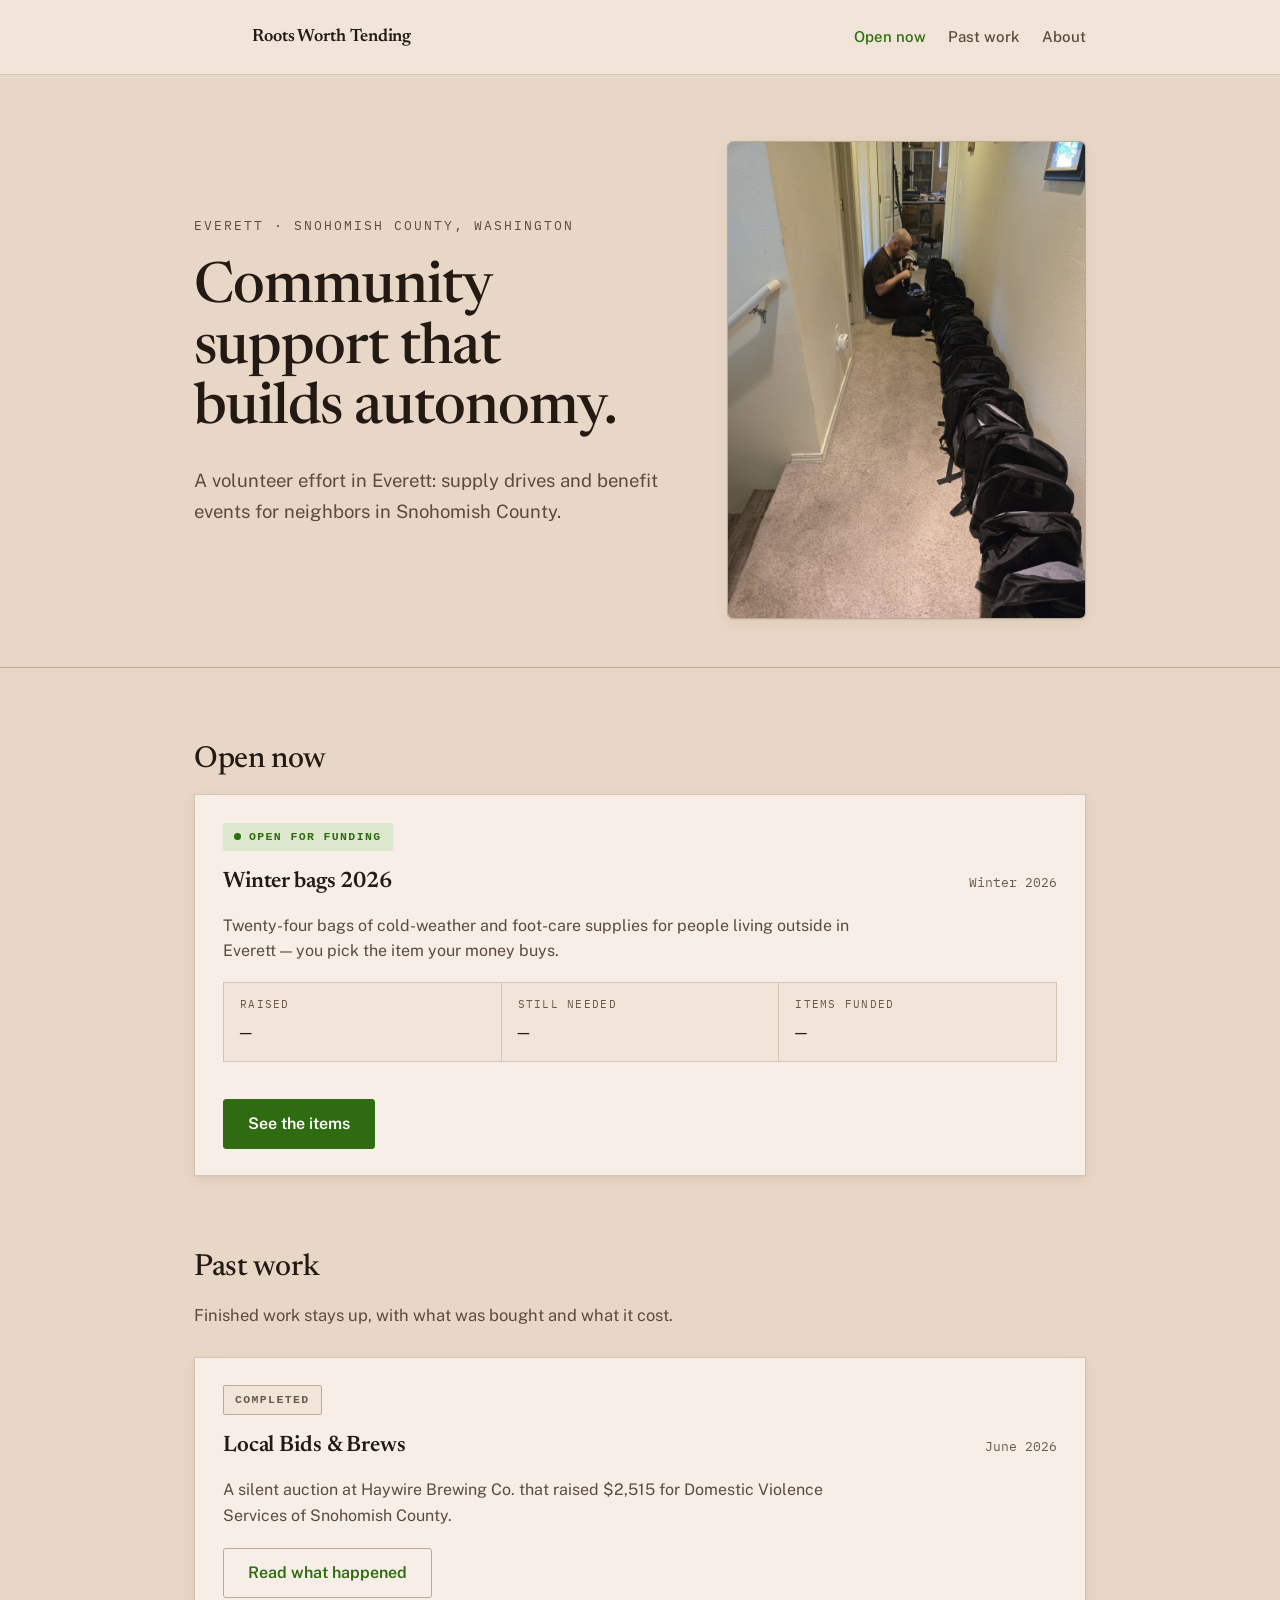
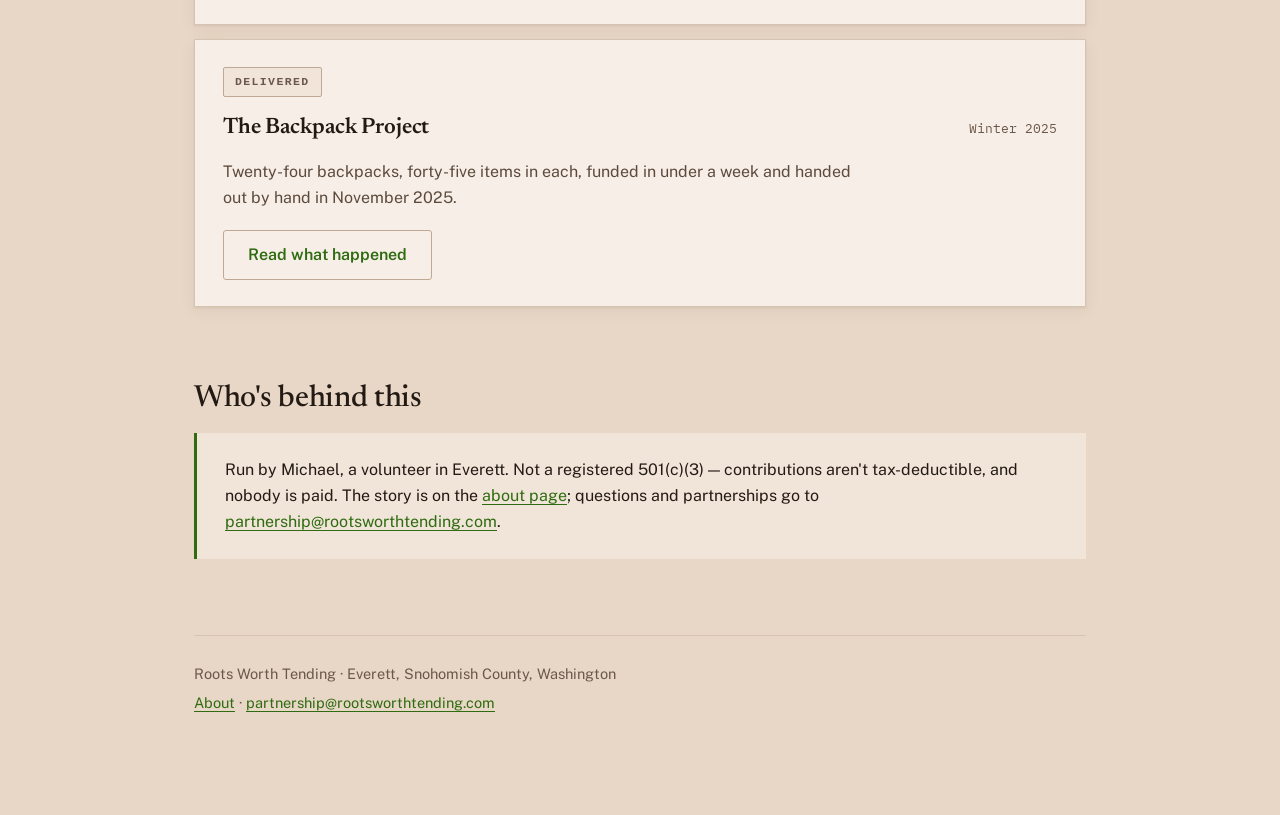
==== commit 5247f41b: "Winter 2026: shrink 48 to 24 bags — new items, verified costs, roll shrink surplus ($649.48) onto op" ====
--- a/index.html
+++ b/index.html
@@ -53,7 +53,7 @@
           <h3><a href="winter-2026.html">Winter bags 2026</a></h3>
           <span class="when">Winter 2026</span>
         </div>
-        <p>Forty-eight bags of cold-weather and foot-care supplies for people living outside in Everett &mdash; you pick the item your money buys.</p>
+        <p>Twenty-four bags of cold-weather and foot-care supplies for people living outside in Everett &mdash; you pick the item your money buys.</p>
         <dl class="effort-figs">
           <div><dt>Raised</dt><dd class="num" data-live-raised>&mdash;</dd></div>
           <div><dt>Still needed</dt><dd class="num" data-live-left>&mdash;</dd></div>
